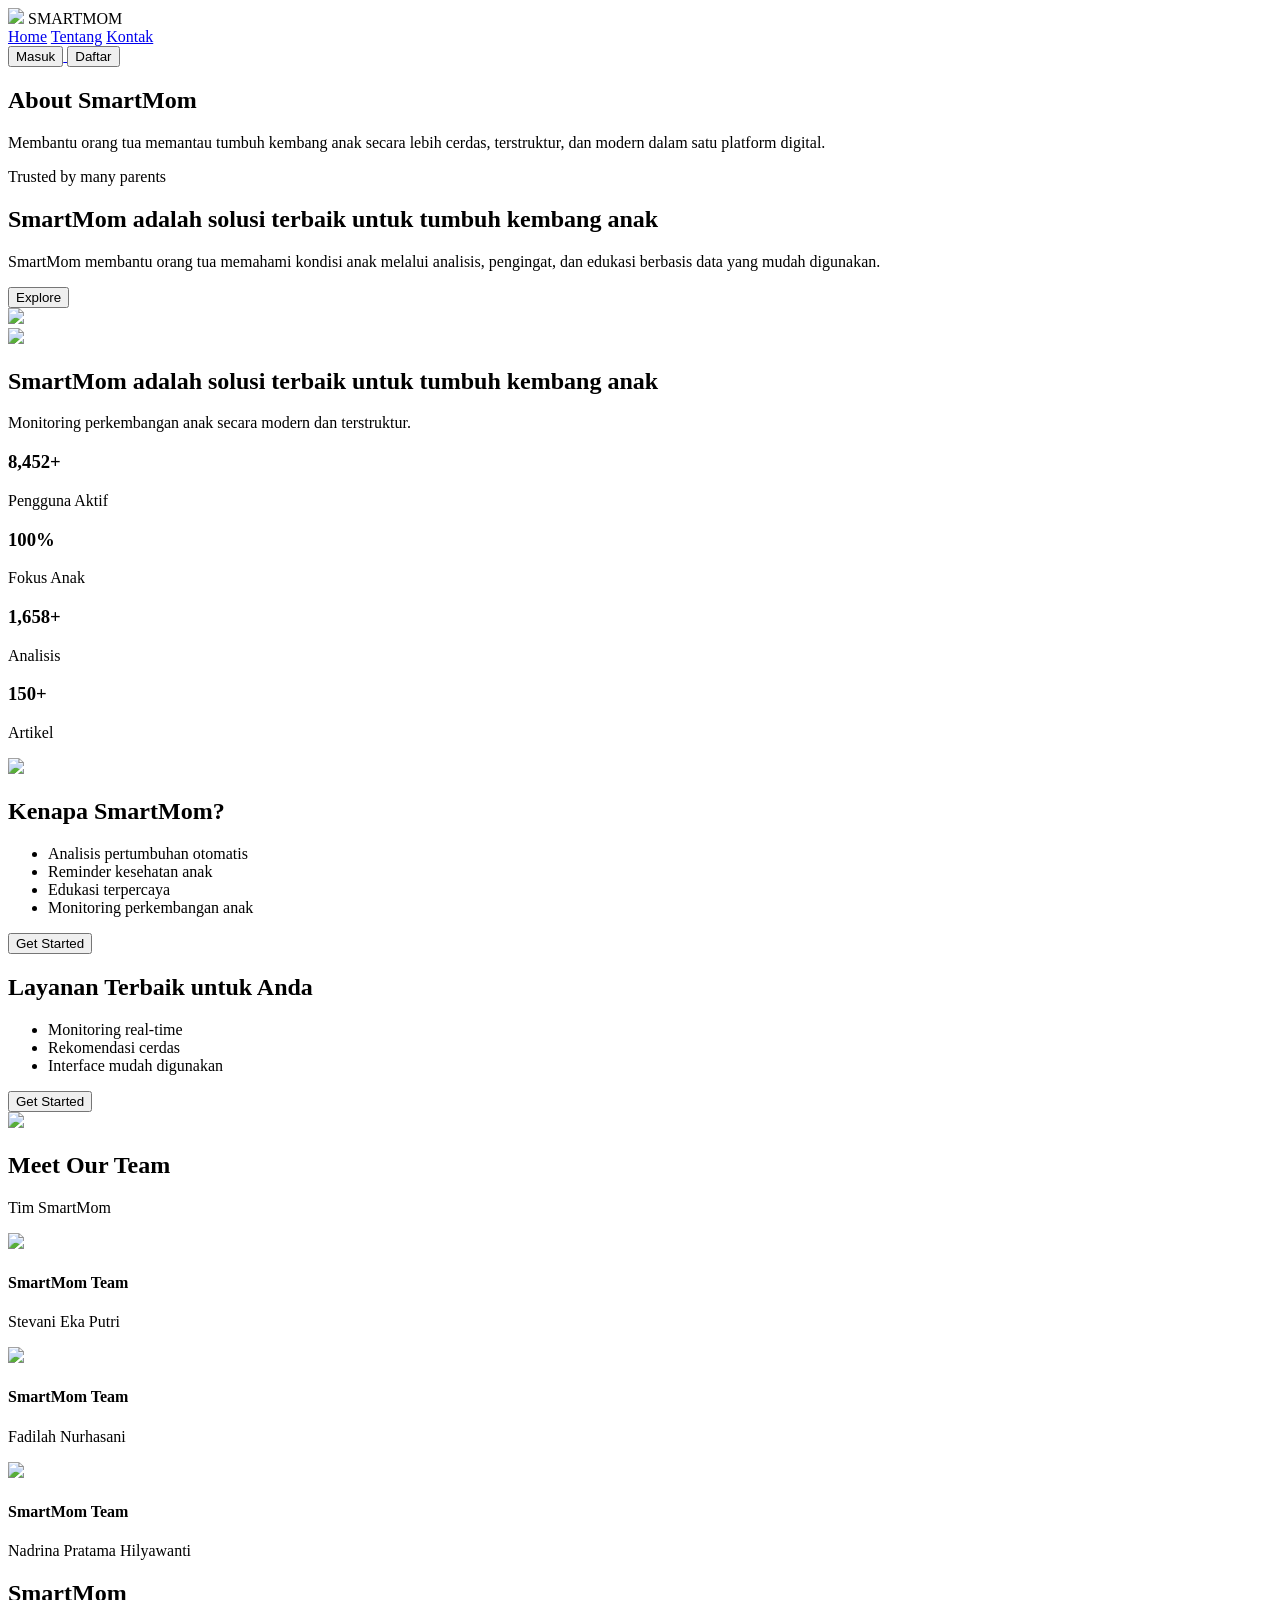
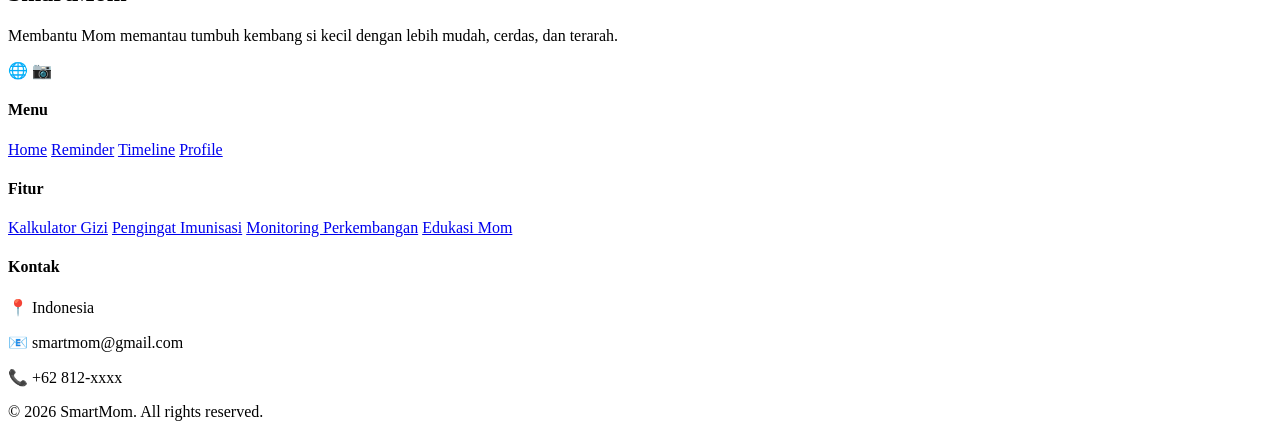
==== html/about-us.html @ 0de1e3f1 "Update about-us.html" ====
<!DOCTYPE html>
<html lang="id">

<head>
    <meta charset="UTF-8">
    <title>About SmartMom</title>
    <link rel="stylesheet" href="smartmom/css/about-us.css">
    <link href="https://fonts.googleapis.com/css2?family=Poppins:wght@300;400;500;600;700&display=swap"
        rel="stylesheet">
</head>

<body>

    <nav class="main-nav">
        <div class="logo">
            <img src="smartmom/assets/Logo_smartmom-removebg-preview.png">
            <span class="brand-name">SMARTMOM</span>
        </div>

        <div class="nav-right">
            <div class="nav-links">
                <a href="/index.html">Home</a>
                <a href="smartmom/html/about-us.html" class="active">Tentang</a>
                <a href="smartmom/html/contact-us.html">Kontak</a>
            </div>

            <div class="auth-buttons">
                <a href="smartmom/html/sign in.html">
                    <button class="btn-login">Masuk</button>
                </a>
                <a href="smartmom/html/sign up.html">
                    <button class="btn-signup">Daftar</button>
                </a>
            </div>
        </div>
    </nav>

    <section class="hero">
        <div class="hero-content">
            <h1>About SmartMom</h1>
            <p>
                Membantu orang tua memantau tumbuh kembang anak
                secara lebih cerdas, terstruktur, dan modern
                dalam satu platform digital.
            </p>
        </div>
    </section>

    <section class="trusted">
        <p>Trusted by many parents</p>
    </section>

    <section class="about">
        <div class="about-container">
            <div class="about-text">
                <h2>SmartMom adalah solusi terbaik untuk tumbuh kembang anak</h2>
                <p>
                    SmartMom membantu orang tua memahami kondisi anak melalui analisis,
                    pengingat, dan edukasi berbasis data yang mudah digunakan.
                </p>
                <button class="btn-explore">Explore</button>
            </div>
            <div class="about-img">
                <img src="smartmom/assets/download 9.jpg">
            </div>
        </div>
    </section>

    <section class="about-section">
        <div class="about-container">
            <div class="about-img">
                <img src="smartmom/assets/download (6).jpg">
            </div>

            <div class="about-text">
                <h2>SmartMom adalah solusi terbaik untuk tumbuh kembang anak</h2>
                <p>
                    Monitoring perkembangan anak secara modern dan terstruktur.
                </p>

                <div class="stats">
                    <div class="stat-card">
                        <h3>8,452+</h3>
                        <p>Pengguna Aktif</p>
                    </div>
                    <div class="stat-card">
                        <h3>100%</h3>
                        <p>Fokus Anak</p>
                    </div>
                    <div class="stat-card highlight">
                        <h3>1,658+</h3>
                        <p>Analisis</p>
                    </div>
                    <div class="stat-card">
                        <h3>150+</h3>
                        <p>Artikel</p>
                    </div>
                </div>
            </div>
        </div>
    </section>

    <section class="feature">
        <div class="feature-container">
            <div class="feature-img">
                <img src="smartmom/assets/download (7).jpg">
            </div>
            <div class="feature-text">
                <h2>Kenapa SmartMom?</h2>
                <ul class="feature-list">
                    <li>Analisis pertumbuhan otomatis</li>
                    <li>Reminder kesehatan anak</li>
                    <li>Edukasi terpercaya</li>
                    <li>Monitoring perkembangan anak</li>
                </ul>
                <button class="btn-feature">Get Started</button>
            </div>
        </div>
    </section>

    <section class="feature reverse">
        <div class="feature-text">
            <h2>Layanan Terbaik untuk Anda</h2>
            <ul>
                <li>Monitoring real-time</li>
                <li>Rekomendasi cerdas</li>
                <li>Interface mudah digunakan</li>
            </ul>
            <button class="btn-feature">Get Started</button>
        </div>

        <div class="feature-img">
            <img src="smartmom/assets/download10.jpg">
        </div>
    </section>

    <section class="team">
        <h2>Meet Our Team</h2>
        <p class="team-subtitle">Tim SmartMom</p>

        <div class="team-grid">
            <div class="member">
                <img src="smartmom/assets/stevani eka putri.jpeg">
                <h4>SmartMom Team</h4>
                <p>Stevani Eka Putri</p>
            </div>
            <div class="member">
                <img src="smartmom/assets/fadilah nurhasani2.jpeg">
                <h4>SmartMom Team</h4>
                <p>Fadilah Nurhasani</p>
            </div>
            <div class="member">
                <img src="smartmom/assets/nadrina1.jpeg">
                <h4>SmartMom Team</h4>
                <p>Nadrina Pratama Hilyawanti</p>
            </div>
        </div>
    </section>

    <footer class="footer">

        <div class="footer-container">
            <div class="footer-col">
                <h2 class="footer-logo">SmartMom</h2>
                <p>
                    Membantu Mom memantau tumbuh kembang si kecil
                    dengan lebih mudah, cerdas, dan terarah.
                </p>

                <div class="footer-social">
                    <span>🌐</span>
                    <span>📷</span>
                    <span></span>
                </div>
            </div>
            <div class="footer-col">
                <h4>Menu</h4>
                <a href="#">Home</a>
                <a href="#">Reminder</a>
                <a href="#">Timeline</a>
                <a href="#">Profile</a>
            </div>
            <div class="footer-col">
                <h4>Fitur</h4>
                <a href="#">Kalkulator Gizi</a>
                <a href="#">Pengingat Imunisasi</a>
                <a href="#">Monitoring Perkembangan</a>
                <a href="#">Edukasi Mom</a>
            </div>

            <div class="footer-col">
                <h4>Kontak</h4>
                <p>📍 Indonesia</p>
                <p>📧 smartmom@gmail.com</p>
                <p>📞 +62 812-xxxx</p>
            </div>

        </div>

        <div class="footer-bottom">
            <p>© 2026 SmartMom. All rights reserved.</p>
        </div>

    </footer>
</body>

</html>
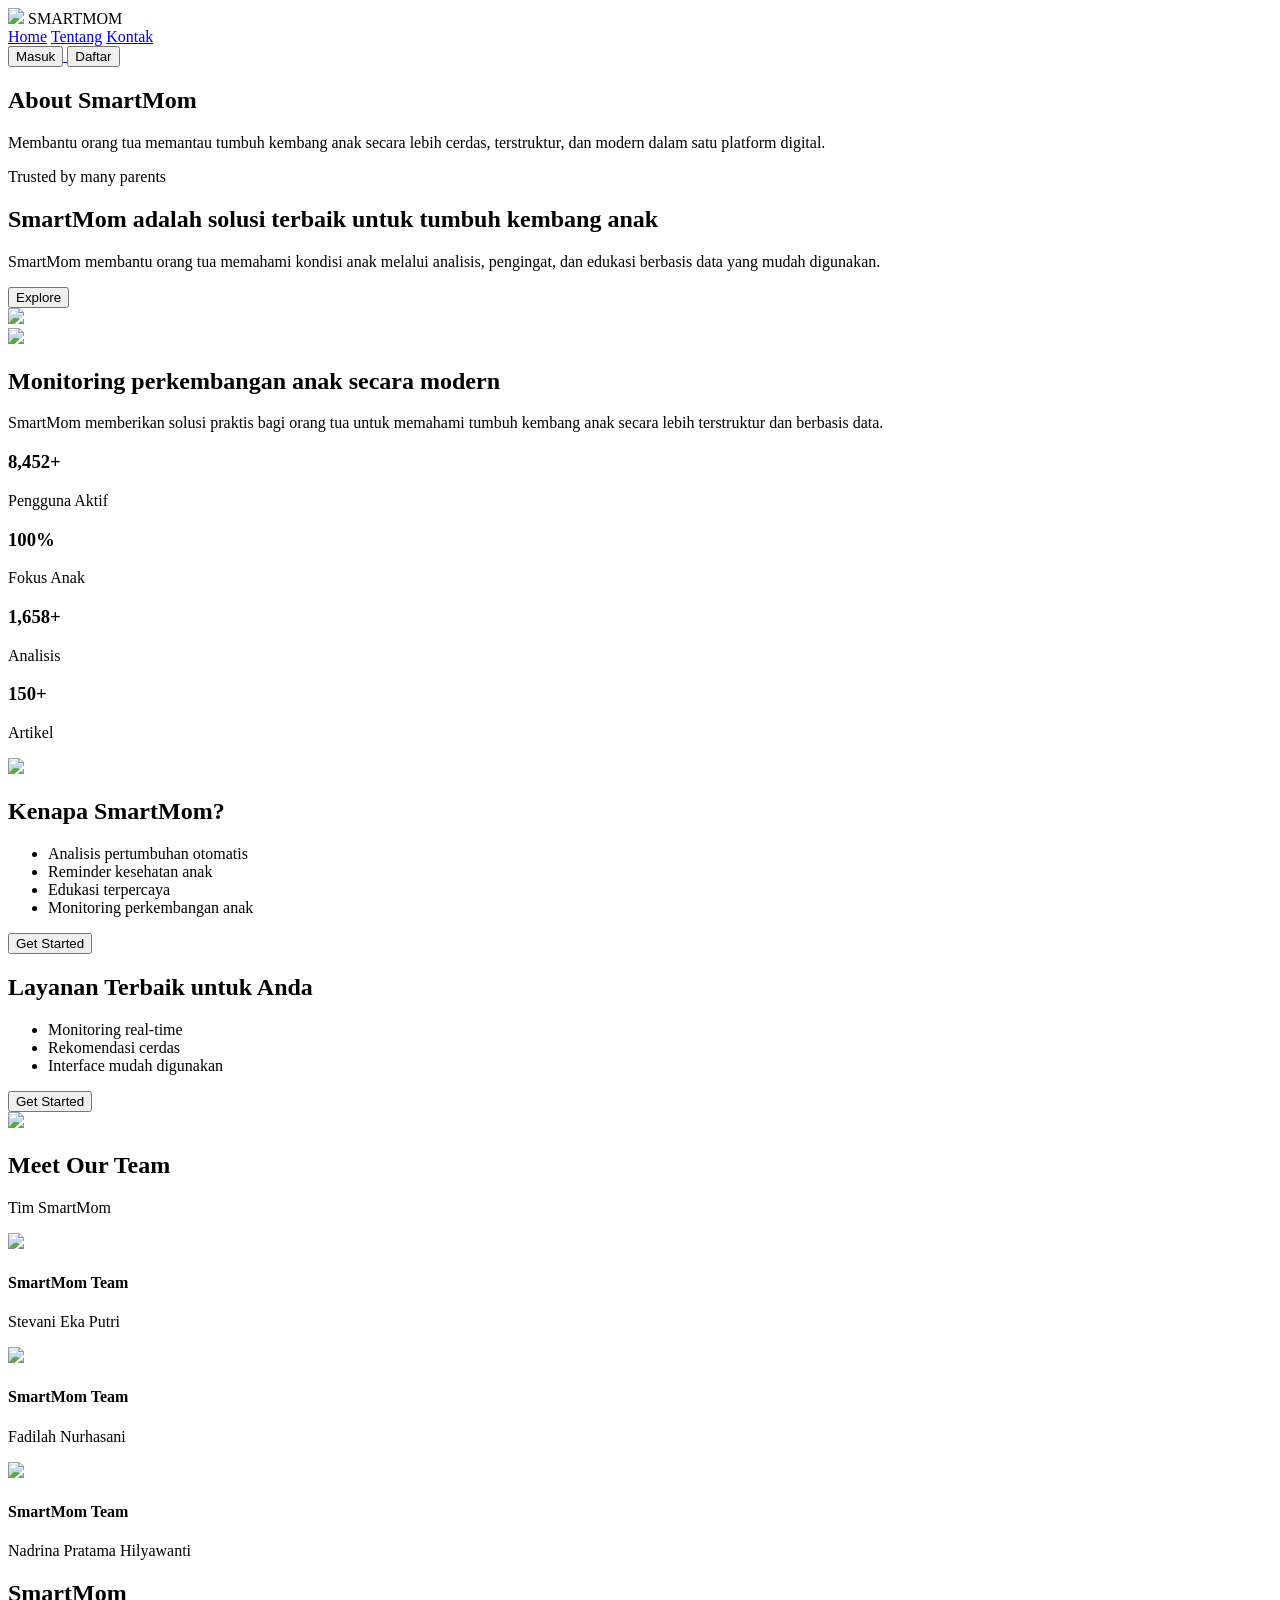
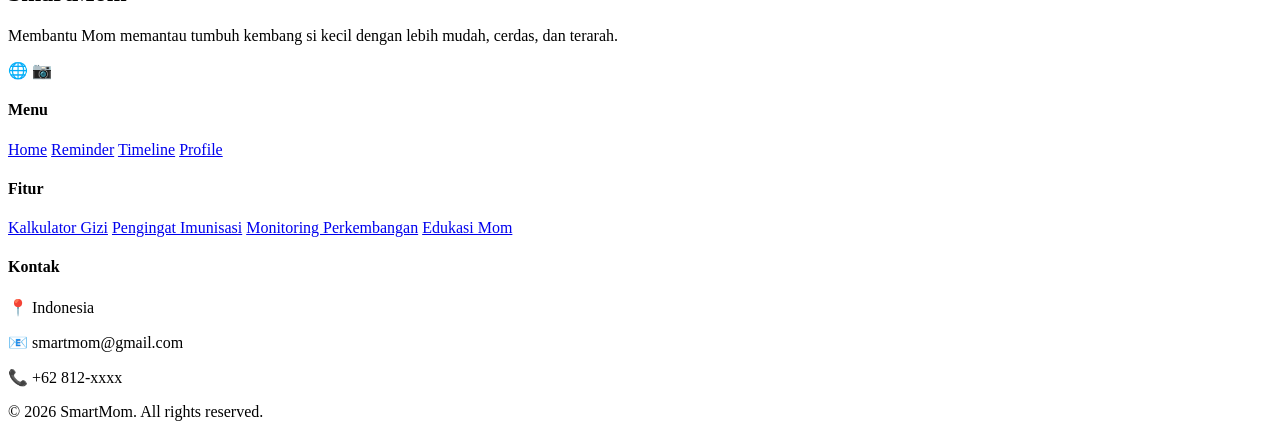
==== commit d56042dc: "Update about-us.html" ====
--- a/html/about-us.html
+++ b/html/about-us.html
@@ -1,207 +1,211 @@
 <!DOCTYPE html>
+
 <html lang="id">
 
 <head>
     <meta charset="UTF-8">
+    <meta name="viewport" content="width=device-width, initial-scale=1.0">
     <title>About SmartMom</title>
-    <link rel="stylesheet" href="smartmom/css/about-us.css">
-    <link href="https://fonts.googleapis.com/css2?family=Poppins:wght@300;400;500;600;700&display=swap"
-        rel="stylesheet">
+<link rel="stylesheet" href="../style.css">
+<link href="https://fonts.googleapis.com/css2?family=Poppins:wght@300;400;500;600;700&display=swap"
+    rel="stylesheet">
 </head>
 
 <body>
-
-    <nav class="main-nav">
-        <div class="logo">
-            <img src="smartmom/assets/Logo_smartmom-removebg-preview.png">
-            <span class="brand-name">SMARTMOM</span>
-        </div>
-
-        <div class="nav-right">
-            <div class="nav-links">
-                <a href="/index.html">Home</a>
-                <a href="smartmom/html/about-us.html" class="active">Tentang</a>
-                <a href="smartmom/html/contact-us.html">Kontak</a>
+<nav class="main-nav">
+    <div class="logo">
+        <img src="../assets/Logo_smartmom-removebg-preview.png">
+        <span class="brand-name">SMARTMOM</span>
+    </div>
+
+    <div class="nav-right">
+        <div class="nav-links">
+            <a href="../index.html">Home</a>
+            <a href="about-us.html" class="active">Tentang</a>
+            <a href="contact-us.html">Kontak</a>
+        </div>
+
+        <div class="auth-buttons">
+            <a href="sign in.html">
+                <button class="btn-login">Masuk</button>
+            </a>
+            <a href="sign up.html">
+                <button class="btn-signup">Daftar</button>
+            </a>
+        </div>
+    </div>
+</nav>
+
+<section class="hero">
+    <div class="hero-content">
+        <h1>About SmartMom</h1>
+        <p>
+            Membantu orang tua memantau tumbuh kembang anak
+            secara lebih cerdas, terstruktur, dan modern
+            dalam satu platform digital.
+        </p>
+    </div>
+</section>
+
+<section class="trusted">
+    <p>Trusted by many parents</p>
+</section>
+
+<section class="about">
+    <div class="about-container">
+        <div class="about-text">
+            <h2>SmartMom adalah solusi terbaik untuk tumbuh kembang anak</h2>
+            <p>
+                SmartMom membantu orang tua memahami kondisi anak melalui analisis,
+                pengingat, dan edukasi berbasis data yang mudah digunakan.
+            </p>
+            <button class="btn-explore">Explore</button>
+        </div>
+        <div class="about-img">
+            <img src="../assets/download 9.jpg">
+        </div>
+    </div>
+</section>
+
+<section class="about-section">
+    <div class="about-container">
+        <div class="about-img">
+            <img src="../assets/download (6).jpg">
+        </div>
+
+        <div class="about-text">
+            <h2>Monitoring perkembangan anak secara modern</h2>
+            <p>
+                SmartMom memberikan solusi praktis bagi orang tua untuk memahami
+                tumbuh kembang anak secara lebih terstruktur dan berbasis data.
+            </p>
+
+            <div class="stats">
+                <div class="stat-card">
+                    <h3>8,452+</h3>
+                    <p>Pengguna Aktif</p>
+                </div>
+                <div class="stat-card">
+                    <h3>100%</h3>
+                    <p>Fokus Anak</p>
+                </div>
+                <div class="stat-card highlight">
+                    <h3>1,658+</h3>
+                    <p>Analisis</p>
+                </div>
+                <div class="stat-card">
+                    <h3>150+</h3>
+                    <p>Artikel</p>
+                </div>
             </div>
-
-            <div class="auth-buttons">
-                <a href="smartmom/html/sign in.html">
-                    <button class="btn-login">Masuk</button>
-                </a>
-                <a href="smartmom/html/sign up.html">
-                    <button class="btn-signup">Daftar</button>
-                </a>
-            </div>
-        </div>
-    </nav>
-
-    <section class="hero">
-        <div class="hero-content">
-            <h1>About SmartMom</h1>
-            <p>
-                Membantu orang tua memantau tumbuh kembang anak
-                secara lebih cerdas, terstruktur, dan modern
-                dalam satu platform digital.
-            </p>
-        </div>
-    </section>
-
-    <section class="trusted">
-        <p>Trusted by many parents</p>
-    </section>
-
-    <section class="about">
-        <div class="about-container">
-            <div class="about-text">
-                <h2>SmartMom adalah solusi terbaik untuk tumbuh kembang anak</h2>
-                <p>
-                    SmartMom membantu orang tua memahami kondisi anak melalui analisis,
-                    pengingat, dan edukasi berbasis data yang mudah digunakan.
-                </p>
-                <button class="btn-explore">Explore</button>
-            </div>
-            <div class="about-img">
-                <img src="smartmom/assets/download 9.jpg">
-            </div>
-        </div>
-    </section>
-
-    <section class="about-section">
-        <div class="about-container">
-            <div class="about-img">
-                <img src="smartmom/assets/download (6).jpg">
-            </div>
-
-            <div class="about-text">
-                <h2>SmartMom adalah solusi terbaik untuk tumbuh kembang anak</h2>
-                <p>
-                    Monitoring perkembangan anak secara modern dan terstruktur.
-                </p>
-
-                <div class="stats">
-                    <div class="stat-card">
-                        <h3>8,452+</h3>
-                        <p>Pengguna Aktif</p>
-                    </div>
-                    <div class="stat-card">
-                        <h3>100%</h3>
-                        <p>Fokus Anak</p>
-                    </div>
-                    <div class="stat-card highlight">
-                        <h3>1,658+</h3>
-                        <p>Analisis</p>
-                    </div>
-                    <div class="stat-card">
-                        <h3>150+</h3>
-                        <p>Artikel</p>
-                    </div>
-                </div>
-            </div>
-        </div>
-    </section>
-
-    <section class="feature">
-        <div class="feature-container">
-            <div class="feature-img">
-                <img src="smartmom/assets/download (7).jpg">
-            </div>
-            <div class="feature-text">
-                <h2>Kenapa SmartMom?</h2>
-                <ul class="feature-list">
-                    <li>Analisis pertumbuhan otomatis</li>
-                    <li>Reminder kesehatan anak</li>
-                    <li>Edukasi terpercaya</li>
-                    <li>Monitoring perkembangan anak</li>
-                </ul>
-                <button class="btn-feature">Get Started</button>
-            </div>
-        </div>
-    </section>
-
-    <section class="feature reverse">
+        </div>
+    </div>
+</section>
+
+<section class="feature">
+    <div class="feature-container">
+        <div class="feature-img">
+            <img src="../assets/download (7).jpg">
+        </div>
         <div class="feature-text">
-            <h2>Layanan Terbaik untuk Anda</h2>
-            <ul>
-                <li>Monitoring real-time</li>
-                <li>Rekomendasi cerdas</li>
-                <li>Interface mudah digunakan</li>
+            <h2>Kenapa SmartMom?</h2>
+            <ul class="feature-list">
+                <li>Analisis pertumbuhan otomatis</li>
+                <li>Reminder kesehatan anak</li>
+                <li>Edukasi terpercaya</li>
+                <li>Monitoring perkembangan anak</li>
             </ul>
             <button class="btn-feature">Get Started</button>
         </div>
-
-        <div class="feature-img">
-            <img src="smartmom/assets/download10.jpg">
-        </div>
-    </section>
-
-    <section class="team">
-        <h2>Meet Our Team</h2>
-        <p class="team-subtitle">Tim SmartMom</p>
-
-        <div class="team-grid">
-            <div class="member">
-                <img src="smartmom/assets/stevani eka putri.jpeg">
-                <h4>SmartMom Team</h4>
-                <p>Stevani Eka Putri</p>
+    </div>
+</section>
+
+<section class="feature reverse">
+    <div class="feature-text">
+        <h2>Layanan Terbaik untuk Anda</h2>
+        <ul>
+            <li>Monitoring real-time</li>
+            <li>Rekomendasi cerdas</li>
+            <li>Interface mudah digunakan</li>
+        </ul>
+        <button class="btn-feature">Get Started</button>
+    </div>
+
+    <div class="feature-img">
+        <img src="../assets/download10.jpg">
+    </div>
+</section>
+
+<section class="team">
+    <h2>Meet Our Team</h2>
+    <p class="team-subtitle">Tim SmartMom</p>
+
+    <div class="team-grid">
+        <div class="member">
+            <img src="../assets/stevani eka putri.jpeg">
+            <h4>SmartMom Team</h4>
+            <p>Stevani Eka Putri</p>
+        </div>
+        <div class="member">
+            <img src="../assets/fadilah nurhasani2.jpeg">
+            <h4>SmartMom Team</h4>
+            <p>Fadilah Nurhasani</p>
+        </div>
+        <div class="member">
+            <img src="../assets/nadrina1.jpeg">
+            <h4>SmartMom Team</h4>
+            <p>Nadrina Pratama Hilyawanti</p>
+        </div>
+    </div>
+</section>
+
+<footer class="footer">
+
+    <div class="footer-container">
+        <div class="footer-col">
+            <h2 class="footer-logo">SmartMom</h2>
+            <p>
+                Membantu Mom memantau tumbuh kembang si kecil
+                dengan lebih mudah, cerdas, dan terarah.
+            </p>
+
+            <div class="footer-social">
+                <span>🌐</span>
+                <span>📷</span>
             </div>
-            <div class="member">
-                <img src="smartmom/assets/fadilah nurhasani2.jpeg">
-                <h4>SmartMom Team</h4>
-                <p>Fadilah Nurhasani</p>
-            </div>
-            <div class="member">
-                <img src="smartmom/assets/nadrina1.jpeg">
-                <h4>SmartMom Team</h4>
-                <p>Nadrina Pratama Hilyawanti</p>
-            </div>
-        </div>
-    </section>
-
-    <footer class="footer">
-
-        <div class="footer-container">
-            <div class="footer-col">
-                <h2 class="footer-logo">SmartMom</h2>
-                <p>
-                    Membantu Mom memantau tumbuh kembang si kecil
-                    dengan lebih mudah, cerdas, dan terarah.
-                </p>
-
-                <div class="footer-social">
-                    <span>🌐</span>
-                    <span>📷</span>
-                    <span></span>
-                </div>
-            </div>
-            <div class="footer-col">
-                <h4>Menu</h4>
-                <a href="#">Home</a>
-                <a href="#">Reminder</a>
-                <a href="#">Timeline</a>
-                <a href="#">Profile</a>
-            </div>
-            <div class="footer-col">
-                <h4>Fitur</h4>
-                <a href="#">Kalkulator Gizi</a>
-                <a href="#">Pengingat Imunisasi</a>
-                <a href="#">Monitoring Perkembangan</a>
-                <a href="#">Edukasi Mom</a>
-            </div>
-
-            <div class="footer-col">
-                <h4>Kontak</h4>
-                <p>📍 Indonesia</p>
-                <p>📧 smartmom@gmail.com</p>
-                <p>📞 +62 812-xxxx</p>
-            </div>
-
-        </div>
-
-        <div class="footer-bottom">
-            <p>© 2026 SmartMom. All rights reserved.</p>
-        </div>
-
-    </footer>
+        </div>
+
+        <div class="footer-col">
+            <h4>Menu</h4>
+            <a href="../index.html">Home</a>
+            <a href="#">Reminder</a>
+            <a href="#">Timeline</a>
+            <a href="#">Profile</a>
+        </div>
+
+        <div class="footer-col">
+            <h4>Fitur</h4>
+            <a href="#">Kalkulator Gizi</a>
+            <a href="#">Pengingat Imunisasi</a>
+            <a href="#">Monitoring Perkembangan</a>
+            <a href="#">Edukasi Mom</a>
+        </div>
+
+        <div class="footer-col">
+            <h4>Kontak</h4>
+            <p>📍 Indonesia</p>
+            <p>📧 smartmom@gmail.com</p>
+            <p>📞 +62 812-xxxx</p>
+        </div>
+    </div>
+
+    <div class="footer-bottom">
+        <p>© 2026 SmartMom. All rights reserved.</p>
+    </div>
+
+</footer>
+
+
 </body>
 
 </html>
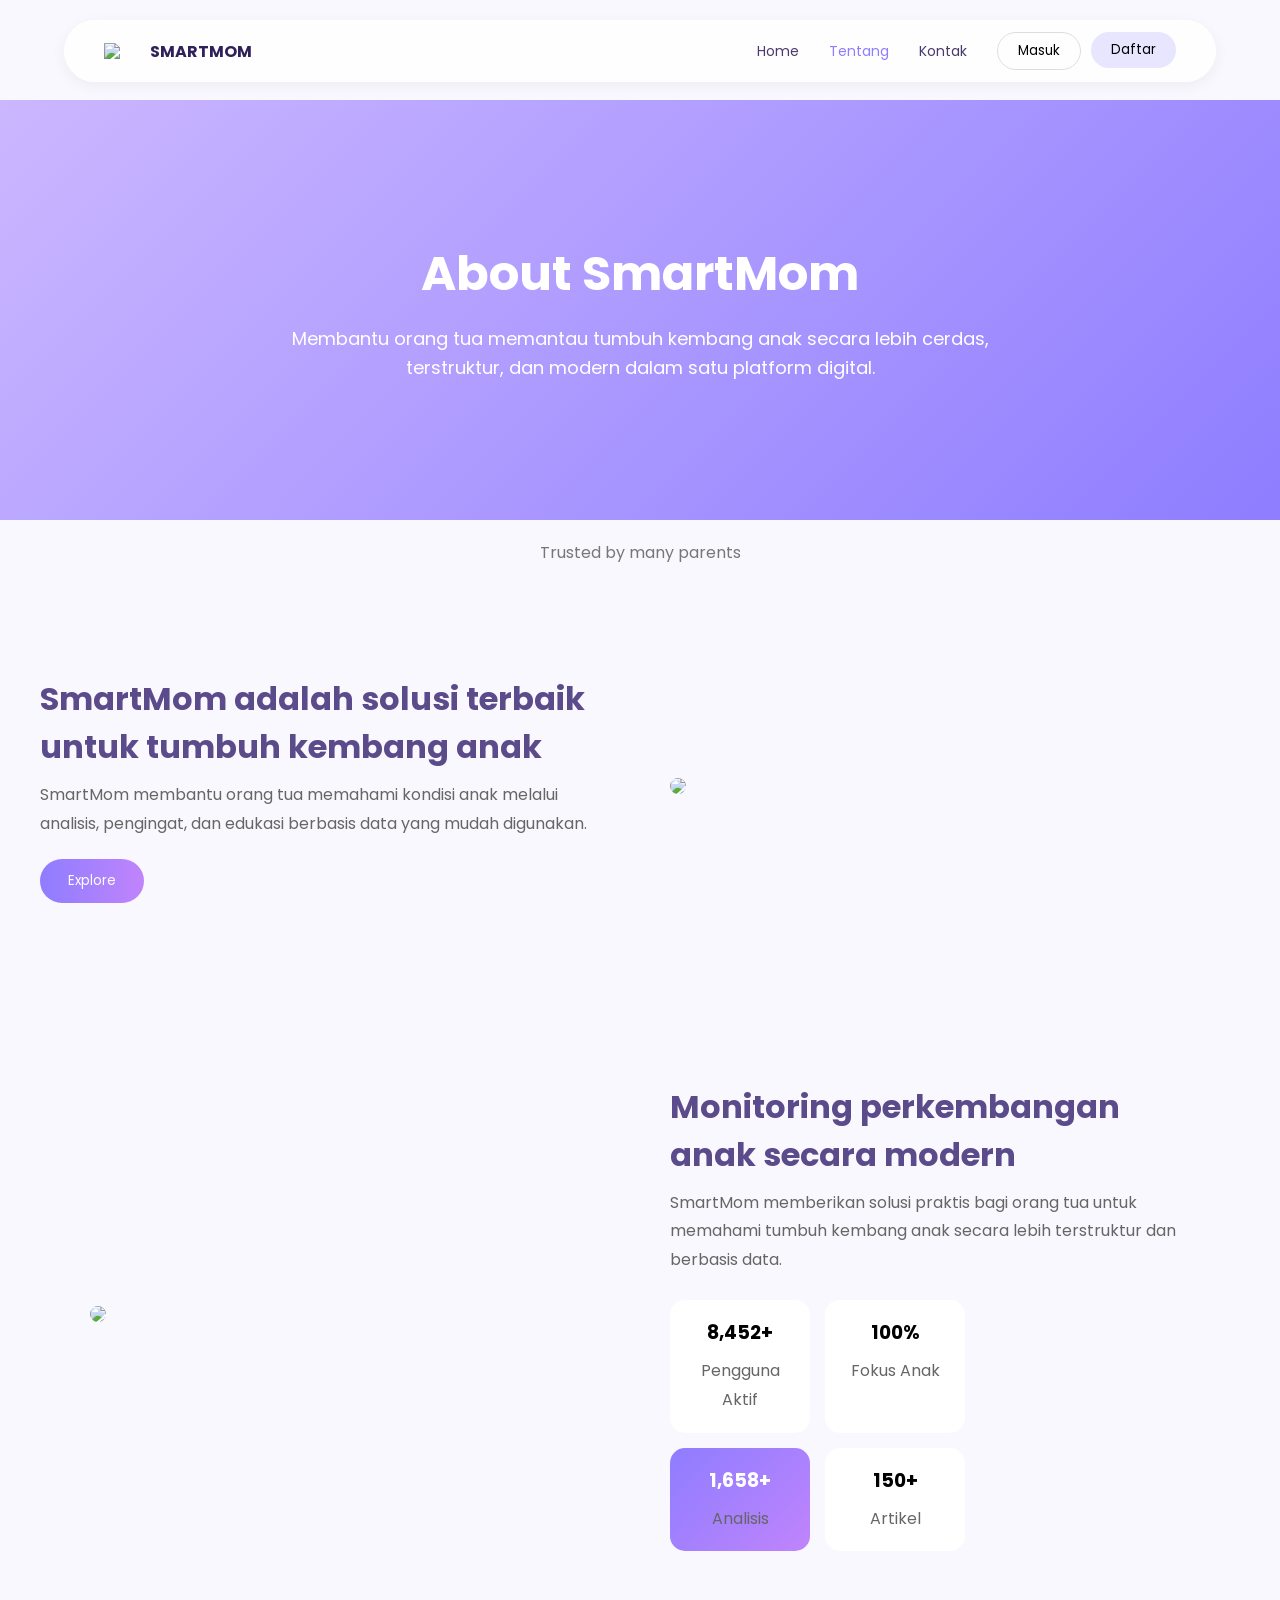
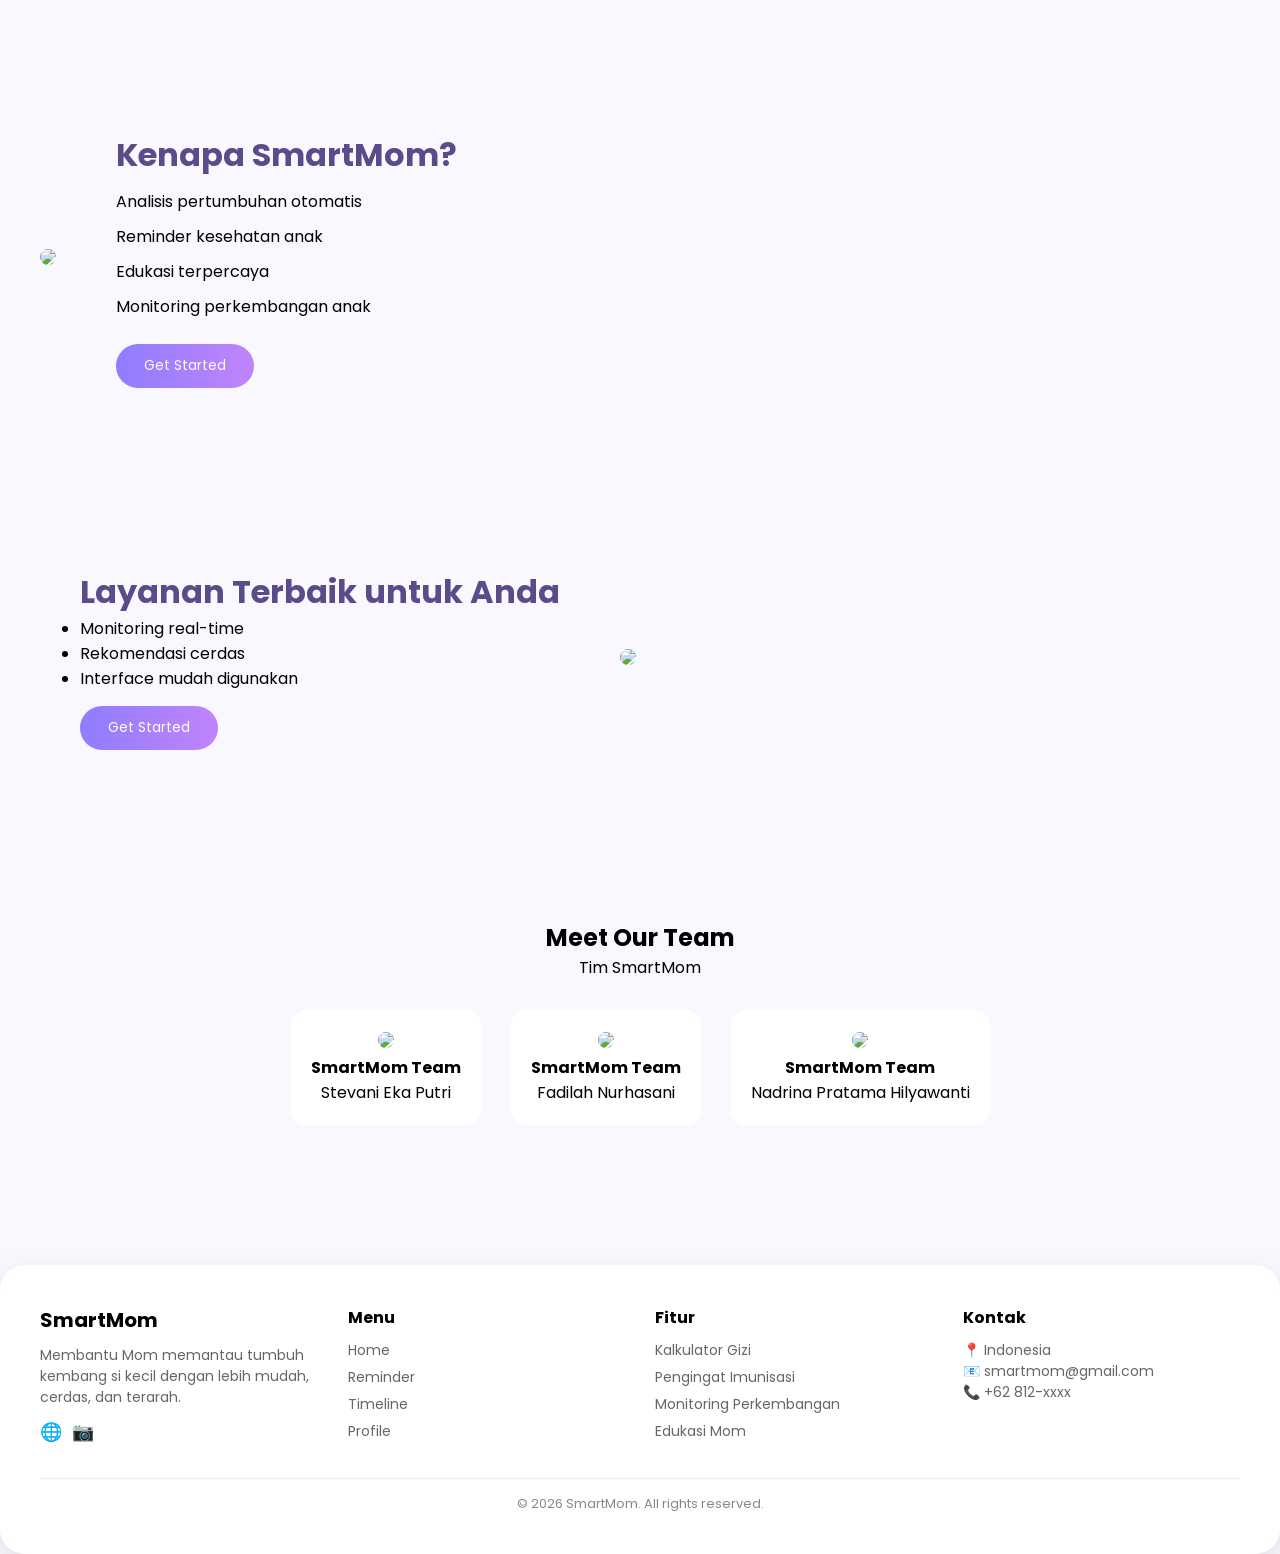
==== commit 59fd1285: "Update about-us.html" ====
--- a/html/about-us.html
+++ b/html/about-us.html
@@ -6,8 +6,8 @@
     <meta charset="UTF-8">
     <meta name="viewport" content="width=device-width, initial-scale=1.0">
     <title>About SmartMom</title>
-<link rel="stylesheet" href="../style.css">
-<link href="https://fonts.googleapis.com/css2?family=Poppins:wght@300;400;500;600;700&display=swap"
+<link rel="stylesheet" href="/css/about-us.css">
+    <link href="https://fonts.googleapis.com/css2?family=Poppins:wght@300;400;500;600;700&display=swap"
     rel="stylesheet">
 </head>
 
--- a/css/about-us.css
+++ b/css/about-us.css
@@ -0,0 +1,319 @@
+/* test */
+*{
+    margin:0;
+    padding:0;
+    box-sizing:border-box;
+    font-family:'Poppins',sans-serif;
+}
+
+body{
+    background:#f9f8ff;
+}
+
+.main-nav{
+    position:fixed;
+    top:20px;
+    left:50%;
+    transform:translateX(-50%);
+    width:90%;
+    max-width:1200px;
+    background:rgba(255,255,255,0.85);
+    backdrop-filter:blur(10px);
+    padding:12px 40px;
+    border-radius:50px;
+    display:flex;
+    justify-content:space-between;
+    align-items:center;
+    z-index:100;
+    box-shadow:0 4px 15px rgba(0,0,0,0.05);
+}
+
+.logo{
+    display:flex;
+    align-items:center;
+    gap:10px;
+}
+
+.logo img{
+    width:36px;
+}
+
+.brand-name{
+    font-weight:700;
+    color:#2F2159;
+}
+
+.nav-right{
+    display:flex;
+    align-items:center;
+    gap:30px;
+}
+
+.nav-links{
+    display:flex;
+    gap:30px;
+}
+
+.nav-links a{
+    text-decoration:none;
+    color:#4A3A6E;
+    font-size:14px;
+}
+
+.nav-links a.active{
+    color:#8e7dff;
+}
+
+.auth-buttons{
+    display:flex;
+    gap:10px;
+}
+
+.btn-login{
+    background:transparent;
+    border:1px solid #ddd;
+    padding:8px 20px;
+    border-radius:20px;
+}
+
+.btn-signup{
+    background:#E8E5FF;
+    border:none;
+    padding:8px 20px;
+    border-radius:20px;
+}
+
+.hero{
+    margin-top:100px;
+    height:420px;
+    background:linear-gradient(135deg,#cbb7ff,#8e7dff);
+    display:flex;
+    justify-content:center;
+    align-items:center;
+    text-align:center;
+    color:white;
+}
+
+.hero-content{
+    max-width:700px;
+}
+
+.hero h1{
+    font-size:48px;
+    margin-bottom:15px;
+}
+
+.hero p{
+    font-size:18px;
+    line-height:1.6;
+}
+
+.trusted{
+    text-align:center;
+    margin:20px 0;
+    color:#777;
+}
+
+.about{
+    padding:90px 40px;
+}
+
+.about-container{
+    max-width:1200px;
+    margin:auto;
+    display:flex;
+    align-items:center;
+    gap:60px;
+}
+
+.about-text{
+    flex:1;
+}
+
+.about-text h2{
+    font-size:32px;
+    color:#5b4b8a;
+}
+
+.about-text p{
+    margin-top:10px;
+    color:#666;
+    line-height:1.8;
+}
+
+.btn-explore{
+    margin-top:20px;
+    padding:12px 28px;
+    border:none;
+    border-radius:25px;
+    background:linear-gradient(90deg,#8e7dff,#c084fc);
+    color:white;
+}
+
+.about-img{
+    flex:1;
+}
+
+.about-img img{
+    width:100%;
+    max-width:420px;
+    border-radius:25px;
+}
+
+.about-section{
+    padding:90px;
+}
+
+.stats{
+    display:grid;
+    grid-template-columns:repeat(2,140px);
+    gap:15px;
+    margin-top:25px;
+}
+
+.stat-card{
+    background:white;
+    padding:18px;
+    border-radius:15px;
+    text-align:center;
+}
+
+.stat-card.highlight{
+    background:linear-gradient(135deg,#8e7dff,#c084fc);
+    color:white;
+}
+
+.feature{
+    padding:90px 40px;
+}
+
+.feature-container{
+    max-width:1200px;
+    margin:auto;
+    display:flex;
+    align-items:center;
+    gap:60px;
+}
+
+.feature-img img{
+    width:100%;
+    max-width:450px;
+    border-radius:25px;
+}
+
+.feature-text h2{
+    font-size:32px;
+    color:#5b4b8a;
+}
+
+.feature-list{
+    list-style:none;
+}
+
+.feature-list li{
+    margin:10px 0;
+}
+
+.btn-feature{
+    margin-top:15px;
+    padding:12px 28px;
+    border:none;
+    border-radius:25px;
+    background:linear-gradient(90deg,#8e7dff,#c084fc);
+    color:white;
+}
+
+.feature.reverse{
+    display:flex;
+    align-items:center;
+    gap:60px;
+    max-width:1200px;
+    margin:auto;
+    padding:90px 40px;
+}
+
+.team{
+    text-align:center;
+    padding:80px;
+}
+
+.team-grid{
+    display:flex;
+    justify-content:center;
+    gap:30px;
+    margin-top:30px;
+}
+
+.member{
+    background:white;
+    padding:20px;
+    border-radius:15px;
+}
+
+.member img{
+    width:100px;
+    border-radius:50%;
+}
+
+.footer {
+    margin-top: 60px;
+    padding: 40px;
+    background: #ffffff;
+    border-radius: 25px;
+    box-shadow: 0 10px 30px rgba(0,0,0,0.1);
+}
+
+.footer-container {
+    display: grid;
+    grid-template-columns: repeat(4, 1fr);
+    gap: 30px;
+}
+
+.footer-col h4 {
+    margin-bottom: 10px;
+}
+
+.footer-logo {
+    font-size: 20px;
+    font-weight: bold;
+    margin-bottom: 10px;
+}
+
+.footer-col p {
+    font-size: 14px;
+    color: #666;
+}
+
+.footer-col a {
+    display: block;
+    font-size: 14px;
+    color: #666;
+    margin-bottom: 6px;
+    text-decoration: none;
+}
+
+.footer-col a:hover {
+    color: #8e7dff;
+}
+
+.footer-social {
+    margin-top: 10px;
+    display: flex;
+    gap: 10px;
+    font-size: 18px;
+}
+
+.footer-bottom {
+    margin-top: 30px;
+    padding-top: 15px;
+    border-top: 1px solid #eee;
+    text-align: center;
+    font-size: 13px;
+    color: #888;
+}
+
+@media (max-width: 768px) {
+    .footer-container {
+        grid-template-columns: 1fr;
+    }
+}
